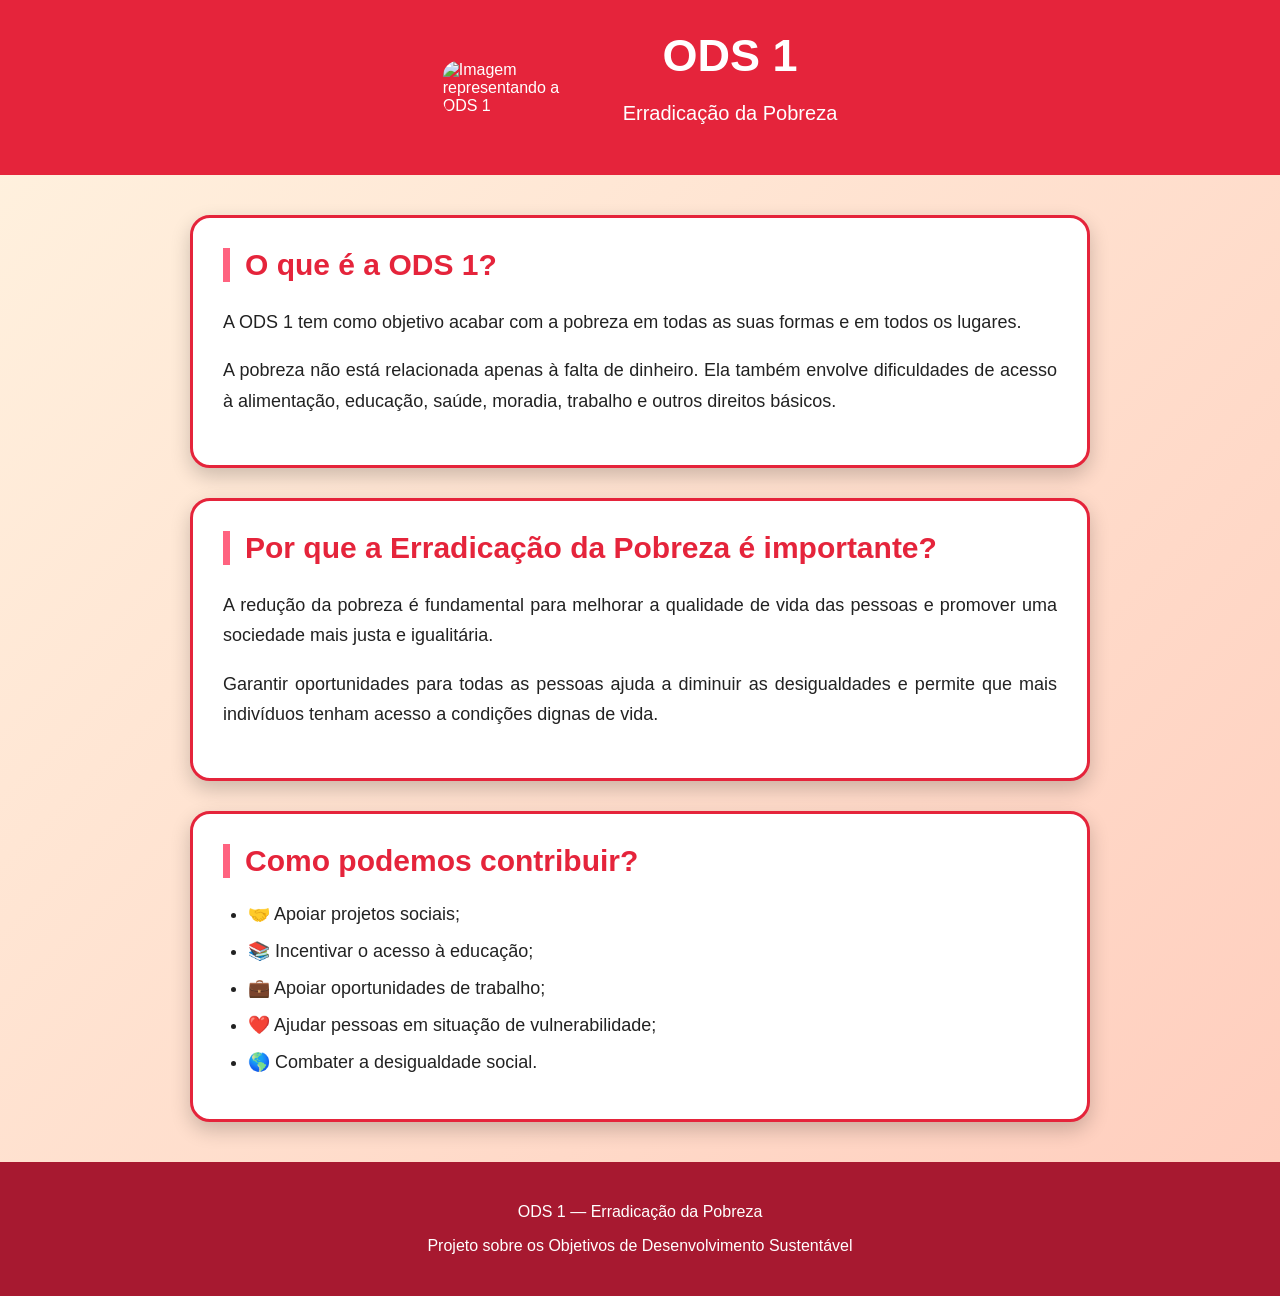
==== ods1/index.html @ 6414d84d "update final ODS" ====
<!DOCTYPE html>
<html lang="pt-BR">

<head>
    <meta charset="UTF-8">
    <meta name="viewport" content="width=device-width, initial-scale=1.0">

    <title>ODS 1 - Erradicação da Pobreza</title>

    <style>

        /* =========================
           FUNDO DA PÁGINA
        ========================= */

        body {
            margin: 0;
            font-family: Arial, sans-serif;
            background: linear-gradient(135deg, #fff3e0, #ffccbc);
            color: #222;
        }


        /* =========================
           CABEÇALHO
        ========================= */

        header {
            background-color: #e5243b;
            color: white;
            padding: 30px;
        }

        .header-content {
            display: flex;
            align-items: center;
            justify-content: center;
            gap: 30px;
        }

        .header-content img {
            width: 150px;
            border-radius: 15px;
        }

        .header-text {
            text-align: center;
        }

        .header-text h1 {
            font-size: 45px;
            margin: 0;
        }

        .header-text p {
            font-size: 20px;
        }


        /* =========================
           CONTEÚDO
        ========================= */

        main {
            width: 90%;
            max-width: 900px;
            margin: 40px auto;
        }


        /* =========================
           CARDS
        ========================= */

        section {
            background-color: white;

            border: 3px solid #e5243b;

            border-radius: 20px;

            padding: 30px;

            margin-bottom: 30px;

            box-shadow: 0 8px 20px rgba(0, 0, 0, 0.20);

            transition: 0.3s;
        }


        section:hover {
            transform: translateY(-7px);

            box-shadow:
                0 15px 30px rgba(0, 0, 0, 0.25);
        }


        /* =========================
           TÍTULOS
        ========================= */

        section h2 {
            color: #e5243b;

            font-size: 30px;

            border-left: 7px solid #ff6380;

            padding-left: 15px;

            margin-top: 0;
        }


        /* =========================
           TEXTOS
        ========================= */

        section p {
            font-size: 18px;

            line-height: 1.7;

            text-align: justify;
        }


        /* =========================
           LISTA
        ========================= */

        section ul {
            padding-left: 25px;
        }

        section li {
            font-size: 18px;

            margin: 15px 0;
        }


        /* =========================
           RODAPÉ
        ========================= */

        footer {
            background-color: #a71930;

            color: white;

            text-align: center;

            padding: 25px;
        }


        /* =========================
           CELULAR
        ========================= */

        @media (max-width: 600px) {

            .header-content {
                flex-direction: column;
            }

            .header-content img {
                width: 120px;
            }

            .header-text h1 {
                font-size: 35px;
            }

            section h2 {
                font-size: 24px;
            }

        }

    </style>

</head>


<body>


    <!-- CABEÇALHO -->

    <header>

        <div class="header-content">

            <img
                src="../images/ODS1.png"
                alt="Imagem representando a ODS 1"
            >

            <div class="header-text">

                <h1>ODS 1</h1>

                <p>
                    Erradicação da Pobreza
                </p>

            </div>

        </div>

    </header>


    <!-- CONTEÚDO -->

    <main>


        <!-- O QUE É -->

        <section>

            <h2>O que é a ODS 1?</h2>

            <p>
                A ODS 1 tem como objetivo acabar com a pobreza
                em todas as suas formas e em todos os lugares.
            </p>

            <p>
                A pobreza não está relacionada apenas à falta de
                dinheiro. Ela também envolve dificuldades de acesso
                à alimentação, educação, saúde, moradia, trabalho
                e outros direitos básicos.
            </p>

        </section>


        <!-- IMPORTÂNCIA -->

        <section>

            <h2>Por que a Erradicação da Pobreza é importante?</h2>

            <p>
                A redução da pobreza é fundamental para melhorar
                a qualidade de vida das pessoas e promover uma
                sociedade mais justa e igualitária.
            </p>

            <p>
                Garantir oportunidades para todas as pessoas ajuda
                a diminuir as desigualdades e permite que mais
                indivíduos tenham acesso a condições dignas de vida.
            </p>

        </section>


        <!-- COMO CONTRIBUIR -->

        <section>

            <h2>Como podemos contribuir?</h2>

            <ul>

                <li>🤝 Apoiar projetos sociais;</li>

                <li>📚 Incentivar o acesso à educação;</li>

                <li>💼 Apoiar oportunidades de trabalho;</li>

                <li>❤️ Ajudar pessoas em situação de vulnerabilidade;</li>

                <li>🌎 Combater a desigualdade social.</li>

            </ul>

        </section>


    </main>


    <!-- RODAPÉ -->

    <footer>

        <p>
            ODS 1 — Erradicação da Pobreza
        </p>

        <p>
            Projeto sobre os Objetivos de Desenvolvimento Sustentável
        </p>

    </footer>


</body>

</html>
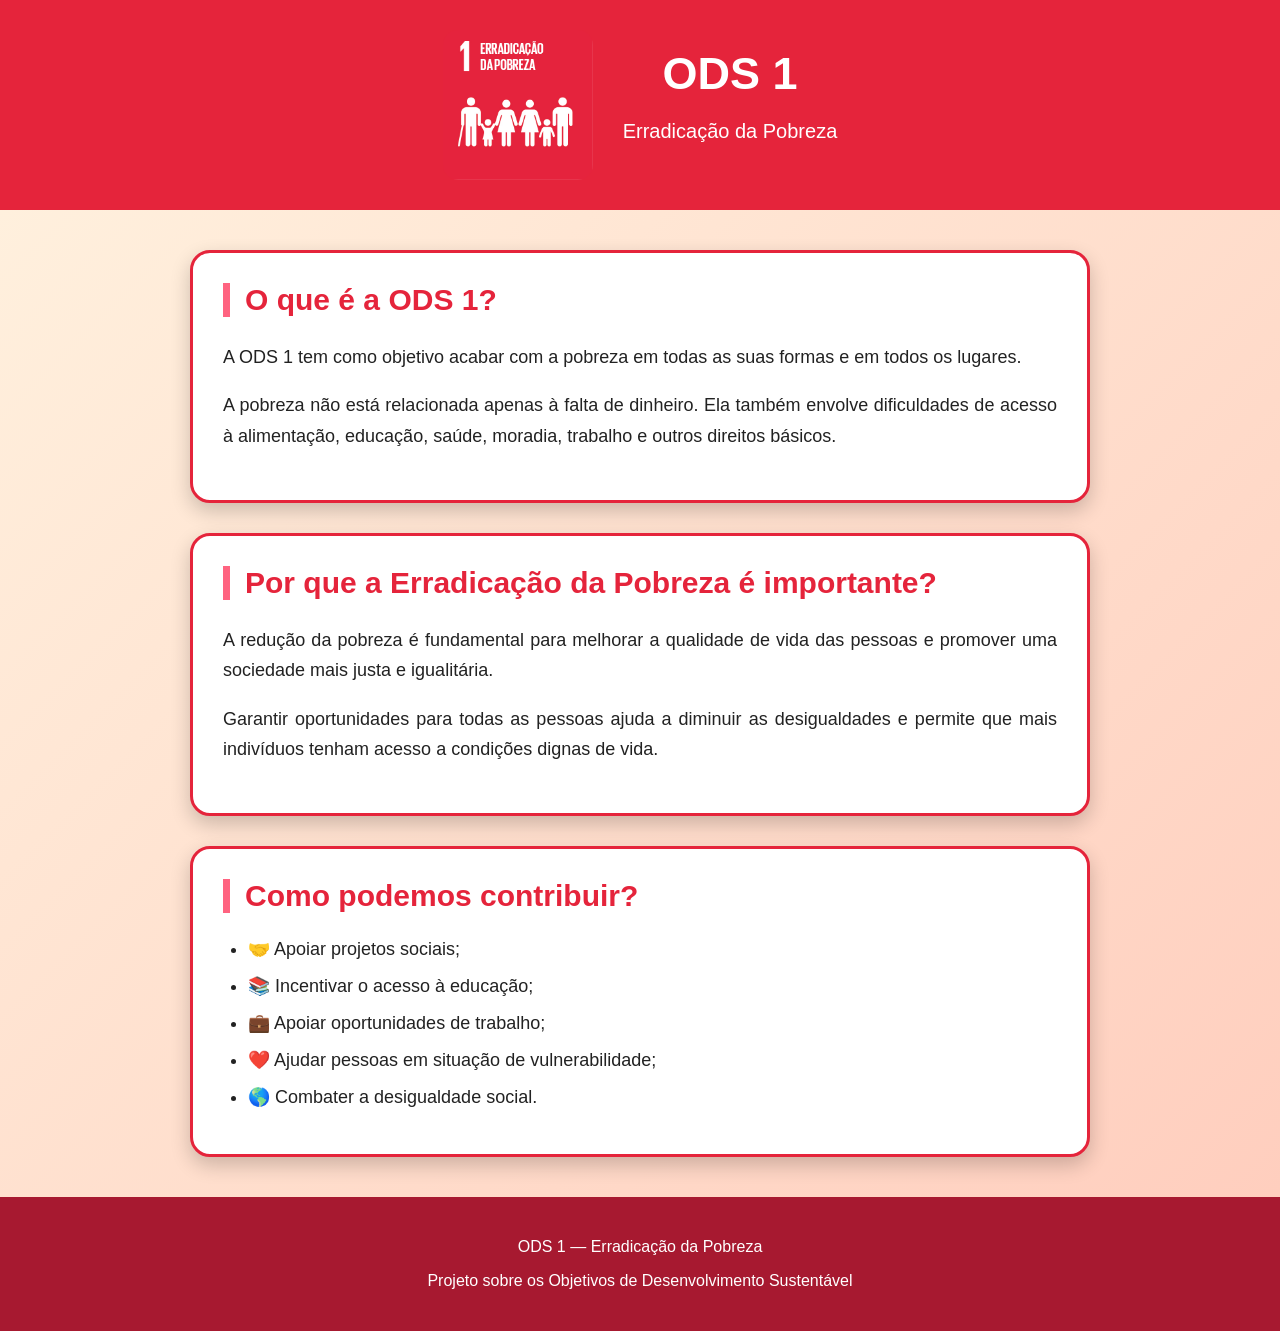
==== commit 388f3f4c: "FINAL UPDATE" ====
--- a/ods1/index.html
+++ b/ods1/index.html
@@ -196,7 +196,7 @@
         <div class="header-content">
 
             <img
-                src="../images/ODS1.png"
+                src="../images/ods1.png"
                 alt="Imagem representando a ODS 1"
             >
 
